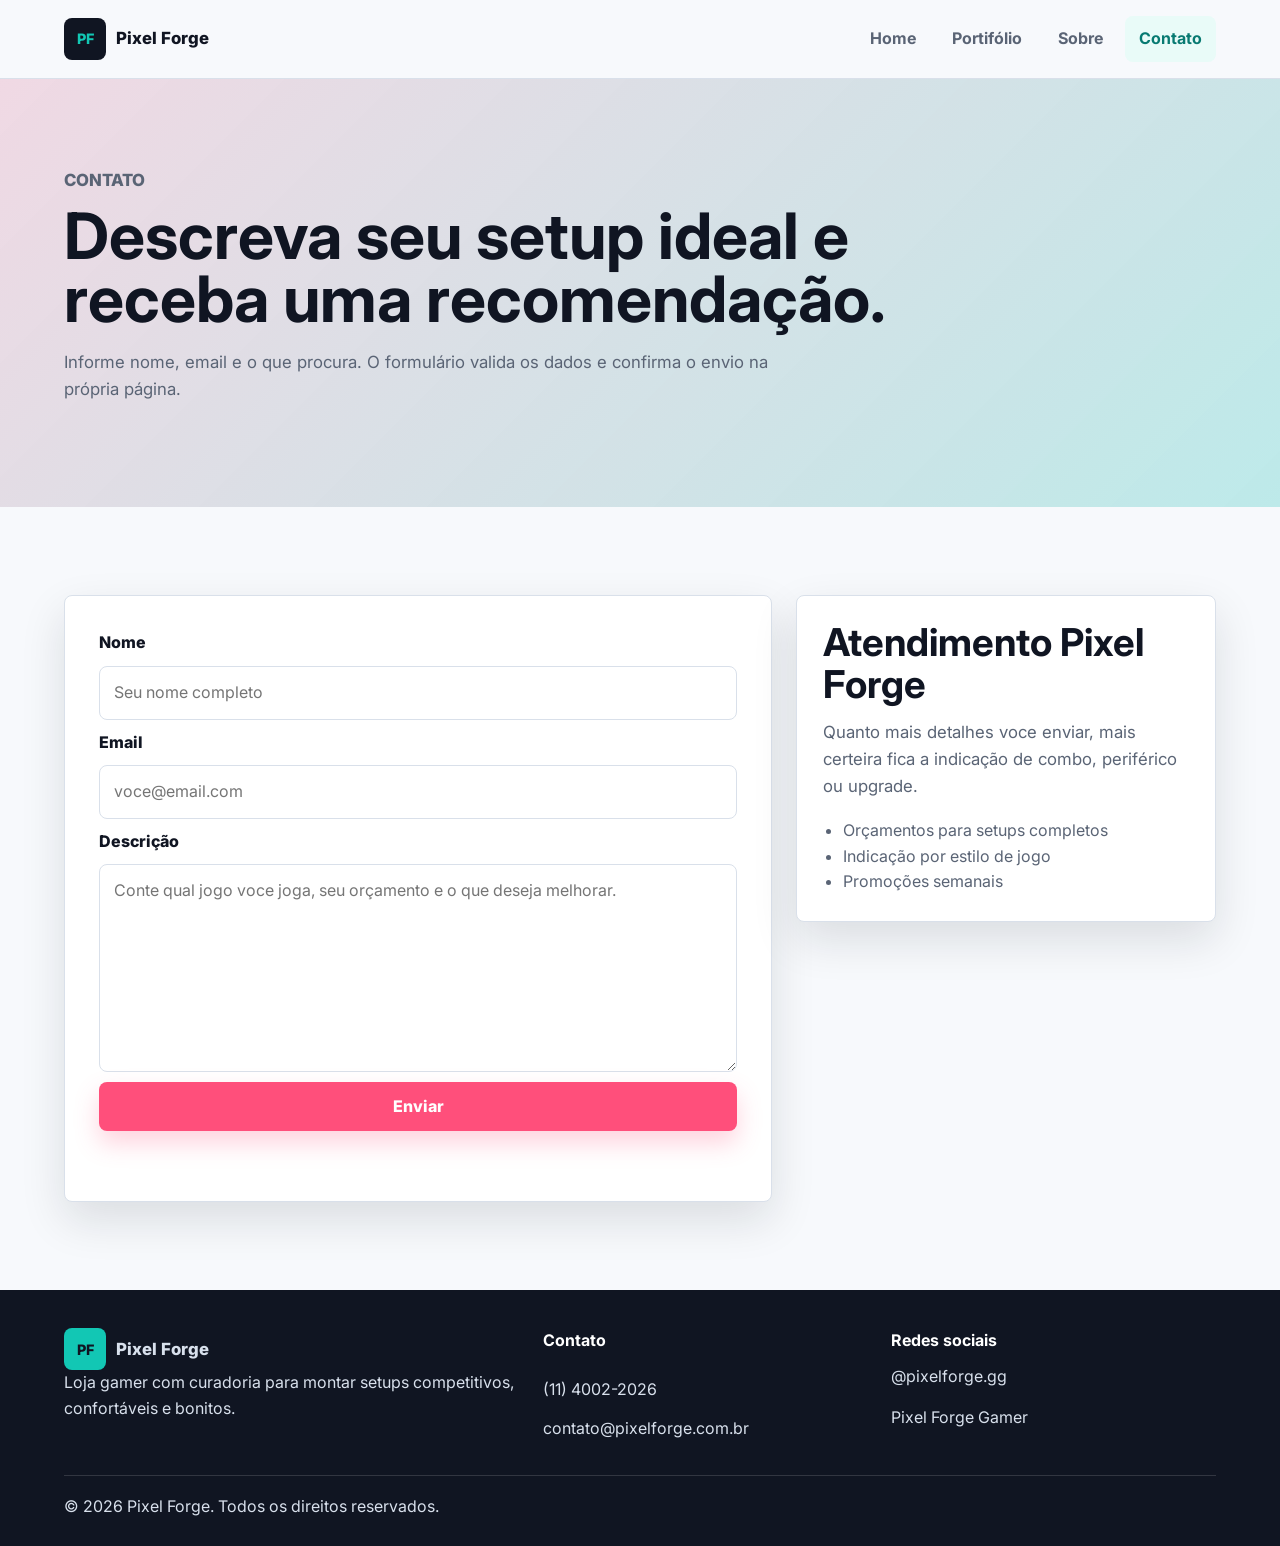
==== pages/contato.html @ c76ea75f "feat: adiciona pagina de contato" ====
<!DOCTYPE html>
<html lang="pt-BR">
<head>
  <meta charset="UTF-8">
  <meta name="viewport" content="width=device-width, initial-scale=1.0">
  <title>Contato | Pixel Forge</title>
  <meta name="description" content="Entre em contato com a Pixel Forge e descreva o setup gamer que voce deseja montar.">
  <link rel="preconnect" href="https://fonts.googleapis.com">
  <link rel="preconnect" href="https://fonts.gstatic.com" crossorigin>
  <link href="https://fonts.googleapis.com/css2?family=Inter:wght@400;600;700;800&display=swap" rel="stylesheet">
  <link rel="stylesheet" href="../src/css/estilo.css">
  <script src="../src/js/script.js" defer></script>
</head>
<body data-page="contato">
  <header class="site-header">
    <a class="brand" href="../index.html" aria-label="Pixel Forge Home">
      <span class="brand__mark">PF</span>
      <span class="brand__text">Pixel Forge</span>
    </a>
    <button class="menu-toggle" type="button" aria-label="Abrir menu" aria-expanded="false">
      <span></span>
      <span></span>
      <span></span>
    </button>
    <nav class="main-nav" aria-label="Menu principal">
      <a href="../index.html" data-nav="home">Home</a>
      <a href="portifolio.html" data-nav="portifolio">Portifólio</a>
      <a href="sobre.html" data-nav="sobre">Sobre</a>
      <a href="contato.html" data-nav="contato">Contato</a>
    </nav>
  </header>

  <main>
    <section class="page-hero" aria-labelledby="contact-title">
      <p class="eyebrow">Contato</p>
      <h1 id="contact-title">Descreva seu setup ideal e receba uma recomendação.</h1>
      <p>Informe nome, email e o que procura. O formulário valida os dados e confirma o envio na própria página.</p>
    </section>

    <section class="contact-layout" aria-label="Formulario de contato">
      <form class="contact-form" data-contact-form novalidate>
        <label for="name">Nome</label>
        <input id="name" name="name" type="text" placeholder="Seu nome completo" required minlength="3">

        <label for="email">Email</label>
        <input id="email" name="email" type="email" placeholder="voce@email.com" required>

        <label for="description">Descrição</label>
        <textarea id="description" name="description" rows="7" placeholder="Conte qual jogo voce joga, seu orçamento e o que deseja melhorar." required minlength="15"></textarea>

        <button class="button button--primary" type="submit">Enviar</button>
        <p class="form-message" data-form-message role="status"></p>
      </form>

      <aside class="contact-panel">
        <h2>Atendimento Pixel Forge</h2>
        <p>Quanto mais detalhes voce enviar, mais certeira fica a indicação de combo, periférico ou upgrade.</p>
        <ul>
          <li>Orçamentos para setups completos</li>
          <li>Indicação por estilo de jogo</li>
          <li>Promoções semanais</li>
        </ul>
      </aside>
    </section>
  </main>

  <footer class="site-footer" data-footer></footer>
</body>
</html>
---- src/css/estilo.css ----
:root {
  --ink: #101522;
  --muted: #5a6475;
  --paper: #f7f9fc;
  --panel: #ffffff;
  --line: #d9e0ea;
  --accent: #12c7b4;
  --accent-dark: #087a72;
  --hot: #ff4f7b;
  --gold: #ffbe3d;
  --deep: #172033;
  --shadow: 0 18px 45px rgba(16, 21, 34, 0.12);
}

* {
  box-sizing: border-box;
}

body {
  margin: 0;
  background: var(--paper);
  color: var(--ink);
  font-family: Inter, Arial, sans-serif;
  line-height: 1.6;
}

img {
  display: block;
  max-width: 100%;
}

a {
  color: inherit;
  text-decoration: none;
}

.site-header {
  position: sticky;
  top: 0;
  z-index: 10;
  display: flex;
  align-items: center;
  justify-content: space-between;
  gap: 24px;
  padding: 16px clamp(20px, 5vw, 72px);
  background: rgba(247, 249, 252, 0.92);
  border-bottom: 1px solid var(--line);
  backdrop-filter: blur(16px);
}

.brand {
  display: inline-flex;
  align-items: center;
  gap: 10px;
  font-weight: 800;
}

.brand__mark {
  display: grid;
  width: 42px;
  height: 42px;
  place-items: center;
  border-radius: 8px;
  background: var(--ink);
  color: var(--accent);
  font-size: 0.9rem;
}

.brand__text {
  font-size: 1.05rem;
}

.main-nav {
  display: flex;
  align-items: center;
  gap: 8px;
}

.main-nav a {
  border-radius: 8px;
  color: var(--muted);
  font-weight: 700;
  padding: 10px 14px;
}

.main-nav a:hover,
.main-nav a[aria-current="page"] {
  background: #e9fbf8;
  color: var(--accent-dark);
}

.menu-toggle {
  display: none;
  width: 44px;
  height: 44px;
  border: 1px solid var(--line);
  border-radius: 8px;
  background: var(--panel);
}

.menu-toggle span {
  display: block;
  width: 20px;
  height: 2px;
  margin: 5px auto;
  background: var(--ink);
}

.hero {
  display: grid;
  min-height: calc(100vh - 74px);
  grid-template-columns: minmax(0, 1fr) minmax(320px, 0.78fr);
  align-items: center;
  gap: clamp(28px, 5vw, 80px);
  padding: clamp(44px, 8vw, 92px) clamp(20px, 5vw, 72px);
  background:
    linear-gradient(135deg, rgba(18, 199, 180, 0.22), rgba(255, 190, 61, 0.16)),
    #edf3f8;
}

.hero__content {
  max-width: 720px;
}

.eyebrow {
  margin: 0 0 12px;
  color: var(--accent-dark);
  font-size: 0.78rem;
  font-weight: 800;
  letter-spacing: 0;
  text-transform: uppercase;
}

h1,
h2,
h3,
p {
  margin-top: 0;
}

h1 {
  margin-bottom: 18px;
  font-size: clamp(2.35rem, 5vw, 4.8rem);
  line-height: 0.98;
  letter-spacing: 0;
}

h2 {
  margin-bottom: 14px;
  font-size: clamp(1.75rem, 3vw, 3rem);
  line-height: 1.08;
  letter-spacing: 0;
}

h3 {
  margin-bottom: 8px;
  font-size: 1.12rem;
  line-height: 1.25;
}

.hero__text,
.page-hero p,
.split-band p,
.story-section p,
.contact-panel p {
  color: var(--muted);
  font-size: 1.05rem;
}

.hero__actions {
  display: flex;
  flex-wrap: wrap;
  gap: 12px;
  margin-top: 28px;
}

.button {
  display: inline-flex;
  min-height: 46px;
  align-items: center;
  justify-content: center;
  border: 0;
  border-radius: 8px;
  cursor: pointer;
  font: inherit;
  font-weight: 800;
  padding: 12px 18px;
}

.button--primary {
  background: var(--hot);
  color: #fff;
  box-shadow: 0 12px 25px rgba(255, 79, 123, 0.25);
}

.button--ghost {
  background: var(--panel);
  color: var(--ink);
  border: 1px solid var(--line);
}

.hero__media {
  align-self: end;
}

.section,
.page-hero,
.story-section,
.contact-layout {
  padding: clamp(44px, 7vw, 88px) clamp(20px, 5vw, 72px);
}

.section--compact {
  padding-top: 42px;
  padding-bottom: 42px;
}

.section__intro {
  max-width: 760px;
  margin-bottom: 28px;
}

.stats-grid,
.product-grid,
.values-grid {
  display: grid;
  grid-template-columns: repeat(3, minmax(0, 1fr));
  gap: 18px;
}

.stat,
.product-card,
.story-card,
.values-grid article,
.contact-form,
.contact-panel {
  border: 1px solid var(--line);
  border-radius: 8px;
  background: var(--panel);
  box-shadow: var(--shadow);
}

.stat {
  padding: 22px;
}

.stat strong {
  display: block;
  color: var(--hot);
  font-size: 2.4rem;
  line-height: 1;
}

.stat span {
  color: var(--muted);
  font-weight: 700;
}

.product-card {
  overflow: hidden;
}

.product-card img {
  width: 100%;
  aspect-ratio: 16 / 10;
  object-fit: cover;
  background: #dbe7ef;
}

.product-card__body {
  padding: 20px;
}

.product-card__body span {
  display: inline-flex;
  margin-bottom: 12px;
  border-radius: 8px;
  background: #fff4dd;
  color: #815d00;
  font-size: 0.8rem;
  font-weight: 800;
  padding: 5px 9px;
}

.product-card__body p {
  color: var(--muted);
}

.product-card__body strong {
  color: var(--accent-dark);
  font-size: 1.22rem;
}

.split-band {
  display: grid;
  grid-template-columns: 0.85fr 1fr;
  gap: clamp(24px, 5vw, 72px);
  align-items: start;
  background: var(--deep);
  color: #fff;
}

.split-band .eyebrow,
.split-band p {
  color: #b8f7ee;
}

.page-hero {
  background:
    linear-gradient(135deg, rgba(255, 79, 123, 0.16), rgba(18, 199, 180, 0.22)),
    #edf3f8;
}

.page-hero h1 {
  max-width: 880px;
}

.page-hero p {
  max-width: 760px;
}

.page-hero--story {
  background:
    linear-gradient(135deg, rgba(18, 199, 180, 0.18), rgba(255, 190, 61, 0.2)),
    #f5f8fb;
}

.table-wrap {
  overflow-x: auto;
  border: 1px solid var(--line);
  border-radius: 8px;
  background: var(--panel);
  box-shadow: var(--shadow);
}

.price-table {
  width: 100%;
  min-width: 760px;
  border-collapse: collapse;
}

.price-table caption {
  padding: 18px;
  color: var(--muted);
  font-weight: 700;
  text-align: left;
}

.price-table th,
.price-table td {
  border-top: 1px solid var(--line);
  padding: 16px;
  text-align: left;
}

.price-table th {
  background: var(--deep);
  color: #fff;
}

.price-table strong {
  color: var(--hot);
}

.story-section {
  display: grid;
  grid-template-columns: minmax(0, 1fr) minmax(280px, 420px);
  gap: clamp(24px, 5vw, 72px);
  align-items: start;
}

.story-section article {
  max-width: 760px;
}

.story-card {
  overflow: hidden;
}

.story-card h3,
.story-card p {
  padding-inline: 20px;
}

.story-card h3 {
  margin-top: 20px;
}

.story-card p {
  padding-bottom: 20px;
}

.values {
  background: #eef6f7;
}

.values-grid article {
  padding: 22px;
}

.contact-layout {
  display: grid;
  grid-template-columns: minmax(0, 1fr) minmax(280px, 420px);
  gap: 24px;
  align-items: start;
}

.contact-form {
  display: grid;
  gap: 10px;
  padding: clamp(20px, 4vw, 34px);
}

.contact-form label {
  font-weight: 800;
}

.contact-form input,
.contact-form textarea {
  width: 100%;
  border: 1px solid var(--line);
  border-radius: 8px;
  color: var(--ink);
  font: inherit;
  padding: 13px 14px;
}

.contact-form input:focus,
.contact-form textarea:focus {
  border-color: var(--accent);
  outline: 3px solid rgba(18, 199, 180, 0.2);
}

.form-message {
  min-height: 26px;
  margin: 0;
  font-weight: 800;
}

.form-message--error {
  color: #b3261e;
}

.form-message--success {
  color: var(--accent-dark);
}

.contact-panel {
  padding: 26px;
}

.contact-panel ul {
  margin: 18px 0 0;
  padding-left: 20px;
  color: var(--muted);
}

.site-footer {
  padding: 38px clamp(20px, 5vw, 72px) 26px;
  background: var(--ink);
  color: #fff;
}

.footer-grid {
  display: grid;
  grid-template-columns: 1.4fr 1fr 1fr;
  gap: 24px;
}

.brand--footer .brand__mark {
  background: var(--accent);
  color: var(--ink);
}

.site-footer p,
.site-footer a {
  color: #d8e0ec;
}

.site-footer address {
  display: grid;
  gap: 8px;
  font-style: normal;
}

.site-footer strong {
  display: block;
  margin-bottom: 10px;
}

.copyright {
  margin: 28px 0 0;
  border-top: 1px solid rgba(255, 255, 255, 0.14);
  padding-top: 18px;
}

@media (max-width: 900px) {
  .menu-toggle {
    display: block;
  }

  .main-nav {
    position: absolute;
    top: 74px;
    right: 20px;
    display: none;
    width: min(260px, calc(100vw - 40px));
    flex-direction: column;
    align-items: stretch;
    border: 1px solid var(--line);
    border-radius: 8px;
    background: var(--panel);
    box-shadow: var(--shadow);
    padding: 10px;
  }

  .main-nav.is-open {
    display: flex;
  }

  .hero,
  .split-band,
  .story-section,
  .contact-layout,
  .footer-grid {
    grid-template-columns: 1fr;
  }

  .hero {
    min-height: auto;
  }

  .hero__media {
    max-width: 520px;
  }

  .stats-grid,
  .product-grid,
  .values-grid {
    grid-template-columns: repeat(2, minmax(0, 1fr));
  }
}

@media (max-width: 620px) {
  .site-header {
    padding: 14px 16px;
  }

  .brand__text {
    font-size: 0.95rem;
  }

  h1 {
    font-size: 2.25rem;
  }

  .stats-grid,
  .product-grid,
  .values-grid {
    grid-template-columns: 1fr;
  }

  .button {
    width: 100%;
  }
}
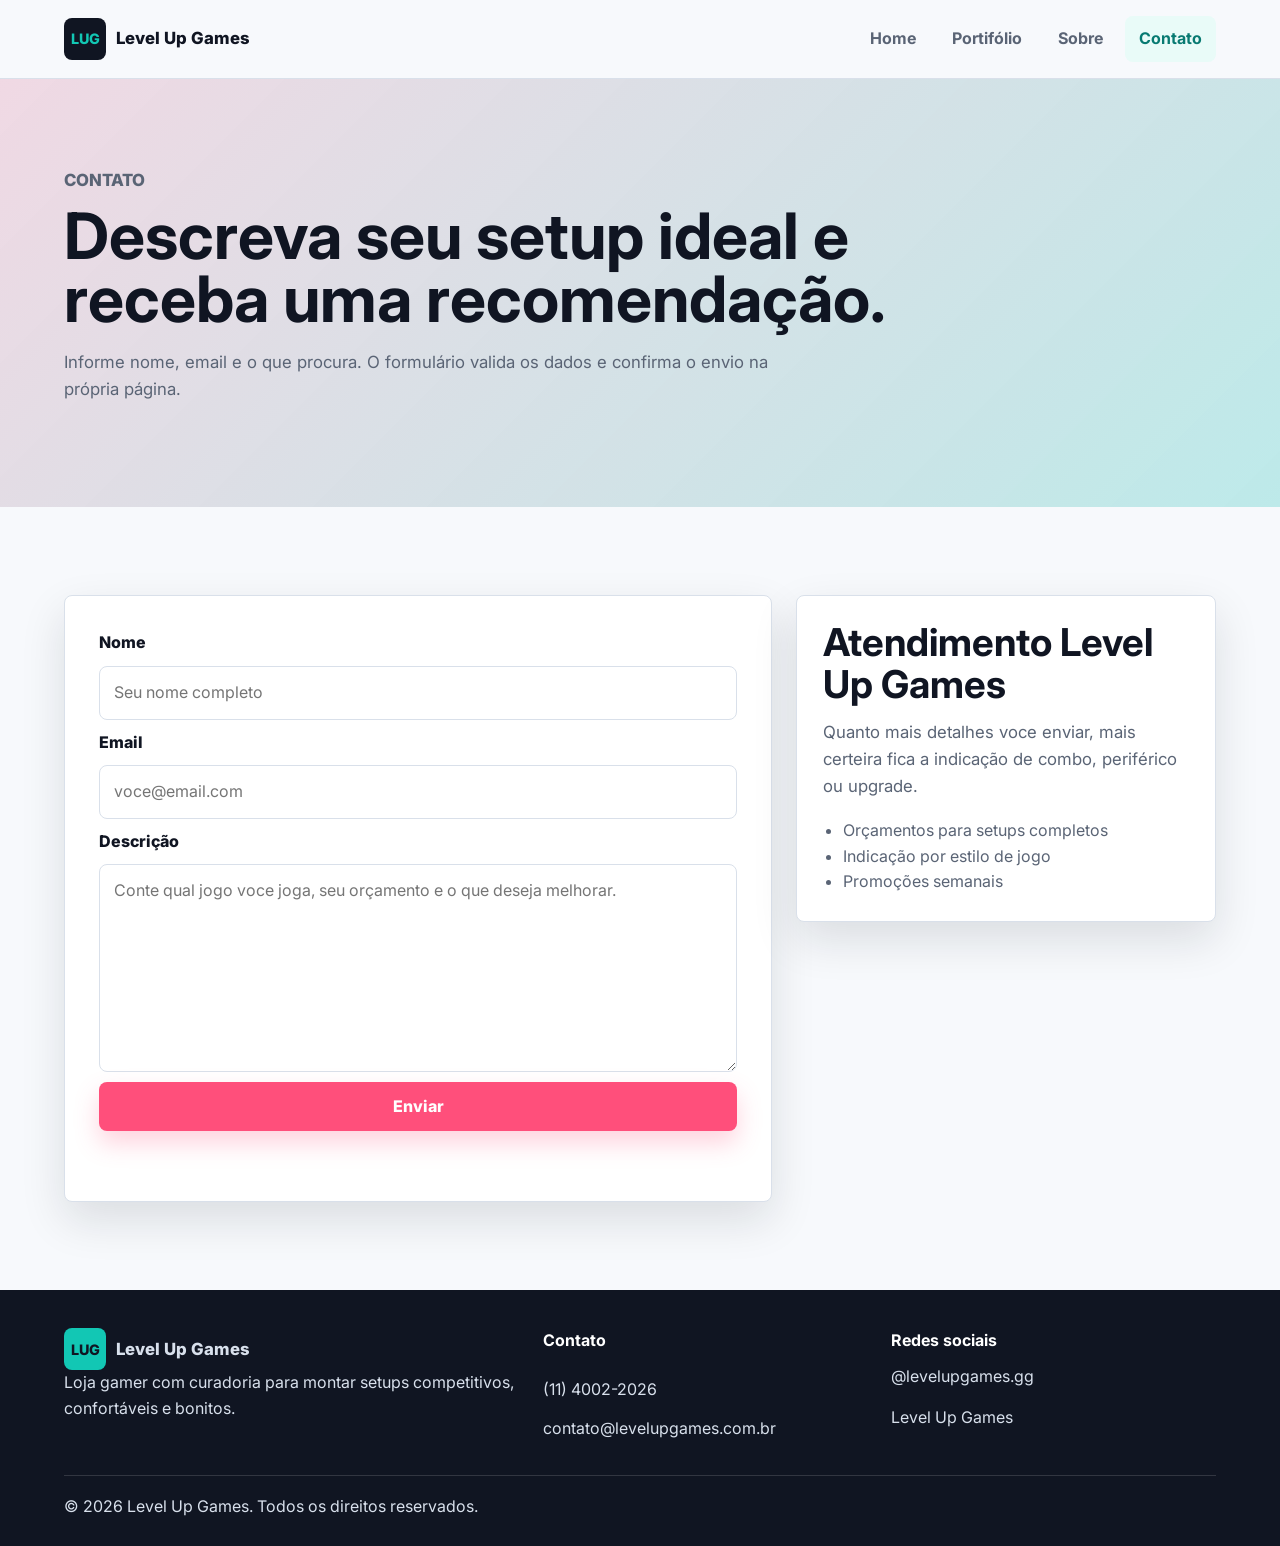
==== commit cfb0e08a: "refactor: renomeia loja para level up games" ====
--- a/pages/contato.html
+++ b/pages/contato.html
@@ -3,8 +3,8 @@
 <head>
   <meta charset="UTF-8">
   <meta name="viewport" content="width=device-width, initial-scale=1.0">
-  <title>Contato | Pixel Forge</title>
-  <meta name="description" content="Entre em contato com a Pixel Forge e descreva o setup gamer que voce deseja montar.">
+  <title>Contato | Level Up Games</title>
+  <meta name="description" content="Entre em contato com a Level Up Games e descreva o setup gamer que voce deseja montar.">
   <link rel="preconnect" href="https://fonts.googleapis.com">
   <link rel="preconnect" href="https://fonts.gstatic.com" crossorigin>
   <link href="https://fonts.googleapis.com/css2?family=Inter:wght@400;600;700;800&display=swap" rel="stylesheet">
@@ -13,9 +13,9 @@
 </head>
 <body data-page="contato">
   <header class="site-header">
-    <a class="brand" href="../index.html" aria-label="Pixel Forge Home">
-      <span class="brand__mark">PF</span>
-      <span class="brand__text">Pixel Forge</span>
+    <a class="brand" href="../index.html" aria-label="Level Up Games Home">
+      <span class="brand__mark">LUG</span>
+      <span class="brand__text">Level Up Games</span>
     </a>
     <button class="menu-toggle" type="button" aria-label="Abrir menu" aria-expanded="false">
       <span></span>
@@ -53,7 +53,7 @@
       </form>
 
       <aside class="contact-panel">
-        <h2>Atendimento Pixel Forge</h2>
+        <h2>Atendimento Level Up Games</h2>
         <p>Quanto mais detalhes voce enviar, mais certeira fica a indicação de combo, periférico ou upgrade.</p>
         <ul>
           <li>Orçamentos para setups completos</li>
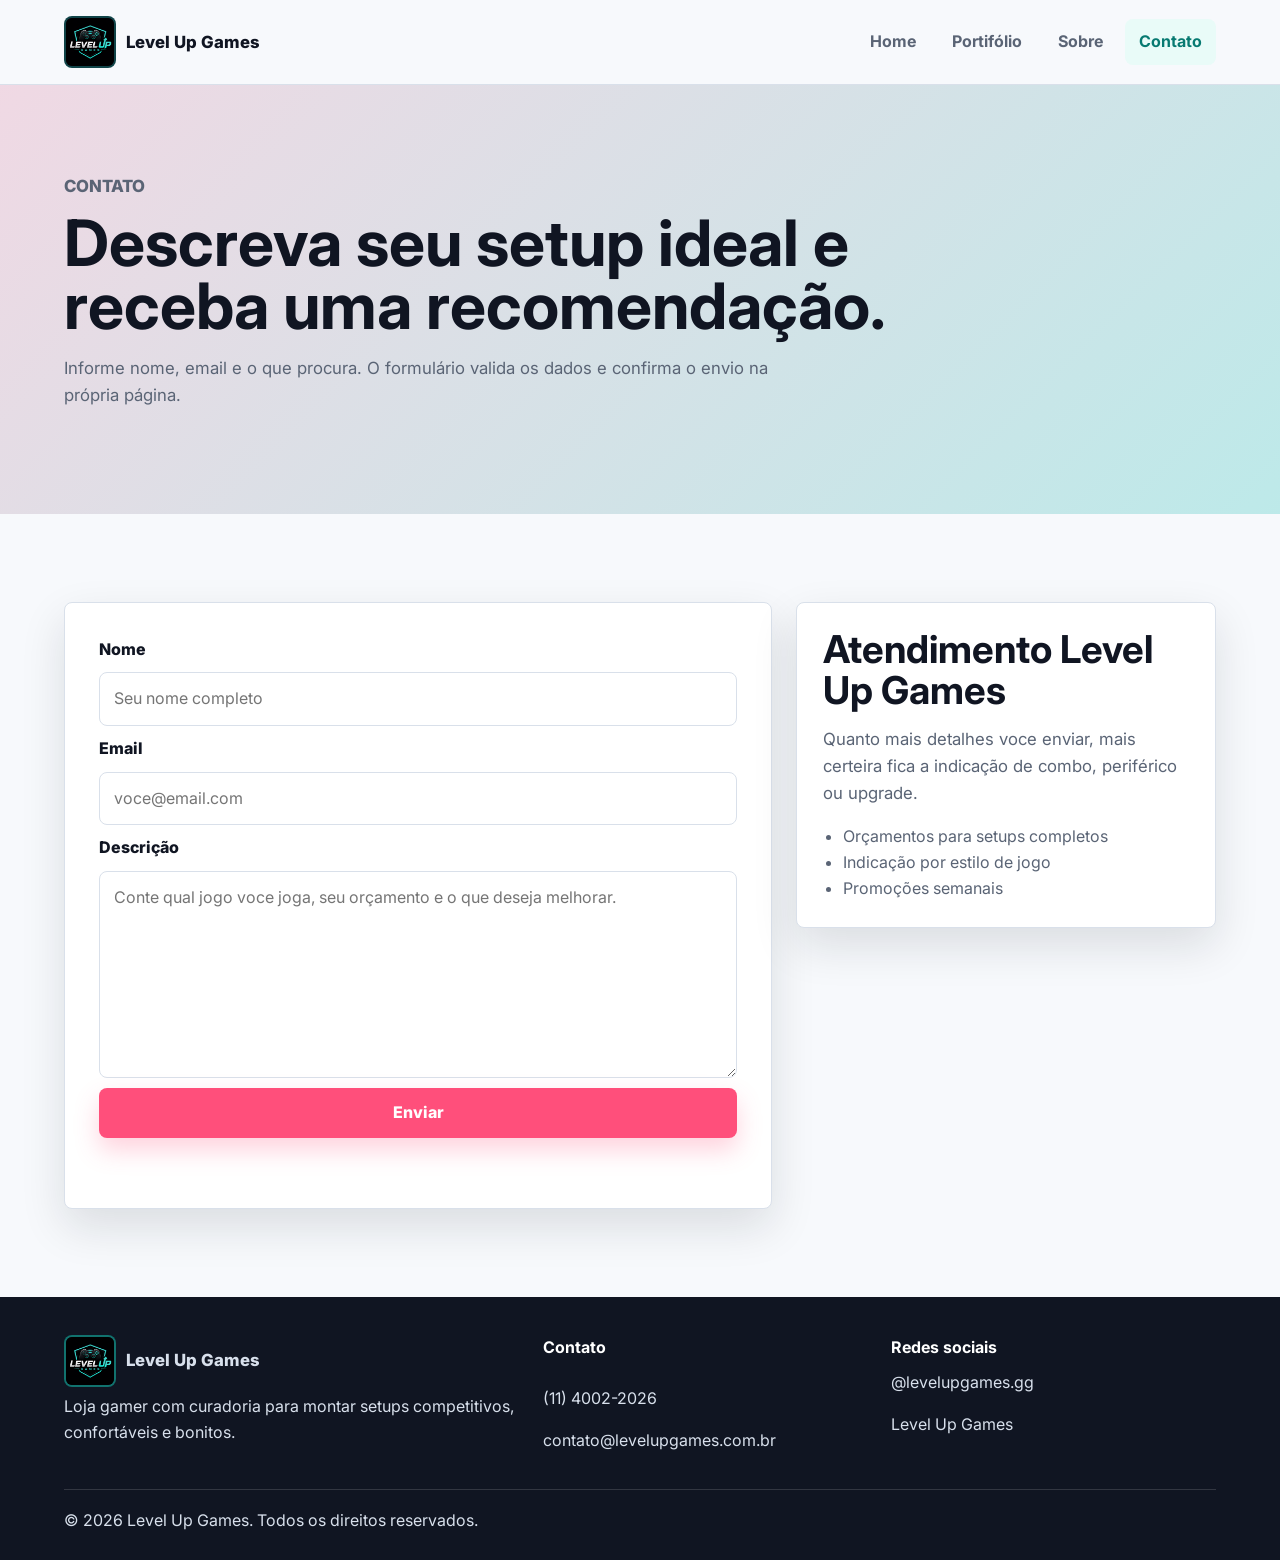
==== commit 36c7f120: "feat: atualiza logo da level up games" ====
--- a/pages/contato.html
+++ b/pages/contato.html
@@ -14,7 +14,7 @@
 <body data-page="contato">
   <header class="site-header">
     <a class="brand" href="../index.html" aria-label="Level Up Games Home">
-      <span class="brand__mark">LUG</span>
+      <img class="brand__logo" src="../src/assets/img/logo-level-up-games.png" alt="">
       <span class="brand__text">Level Up Games</span>
     </a>
     <button class="menu-toggle" type="button" aria-label="Abrir menu" aria-expanded="false">
--- a/src/css/estilo.css
+++ b/src/css/estilo.css
@@ -66,6 +66,16 @@
   font-size: 0.9rem;
 }
 
+.brand__logo {
+  width: 52px;
+  height: 52px;
+  border: 2px solid rgba(18, 199, 180, 0.26);
+  border-radius: 8px;
+  background: var(--ink);
+  object-fit: cover;
+  object-position: center;
+}
+
 .brand__text {
   font-size: 1.05rem;
 }
@@ -470,6 +480,10 @@
 .brand--footer .brand__mark {
   background: var(--accent);
   color: var(--ink);
+}
+
+.brand--footer .brand__logo {
+  border-color: rgba(18, 199, 180, 0.52);
 }
 
 .site-footer p,
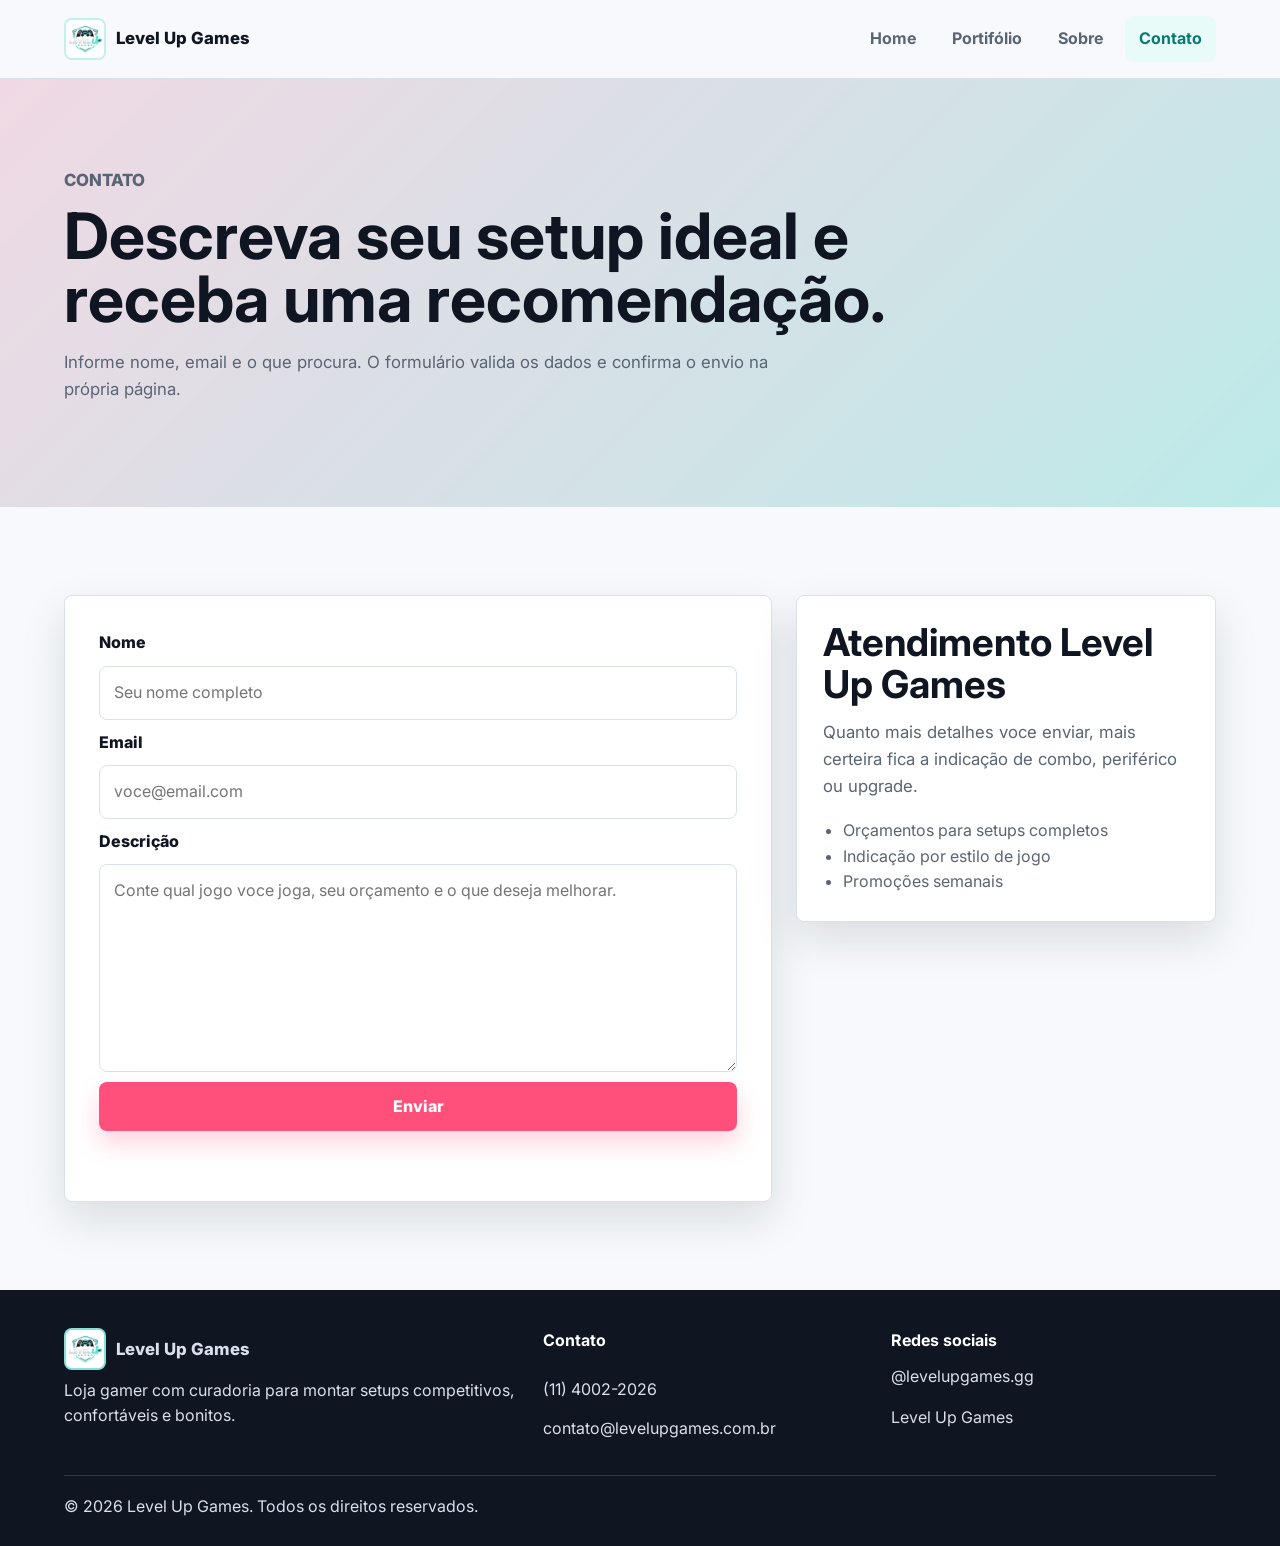
==== commit 83811a4f: "fix: evita cache da logo atualizada" ====
--- a/pages/contato.html
+++ b/pages/contato.html
@@ -14,7 +14,7 @@
 <body data-page="contato">
   <header class="site-header">
     <a class="brand" href="../index.html" aria-label="Level Up Games Home">
-      <img class="brand__logo" src="../src/assets/img/logo-level-up-games.png" alt="">
+      <img class="brand__logo" src="../src/assets/img/logo-level-up-games-white.png" alt="">
       <span class="brand__text">Level Up Games</span>
     </a>
     <button class="menu-toggle" type="button" aria-label="Abrir menu" aria-expanded="false">
--- a/src/css/estilo.css
+++ b/src/css/estilo.css
@@ -67,11 +67,11 @@
 }
 
 .brand__logo {
-  width: 52px;
-  height: 52px;
+  width: 42px;
+  height: 42px;
   border: 2px solid rgba(18, 199, 180, 0.26);
   border-radius: 8px;
-  background: var(--ink);
+  background: #fff;
   object-fit: cover;
   object-position: center;
 }
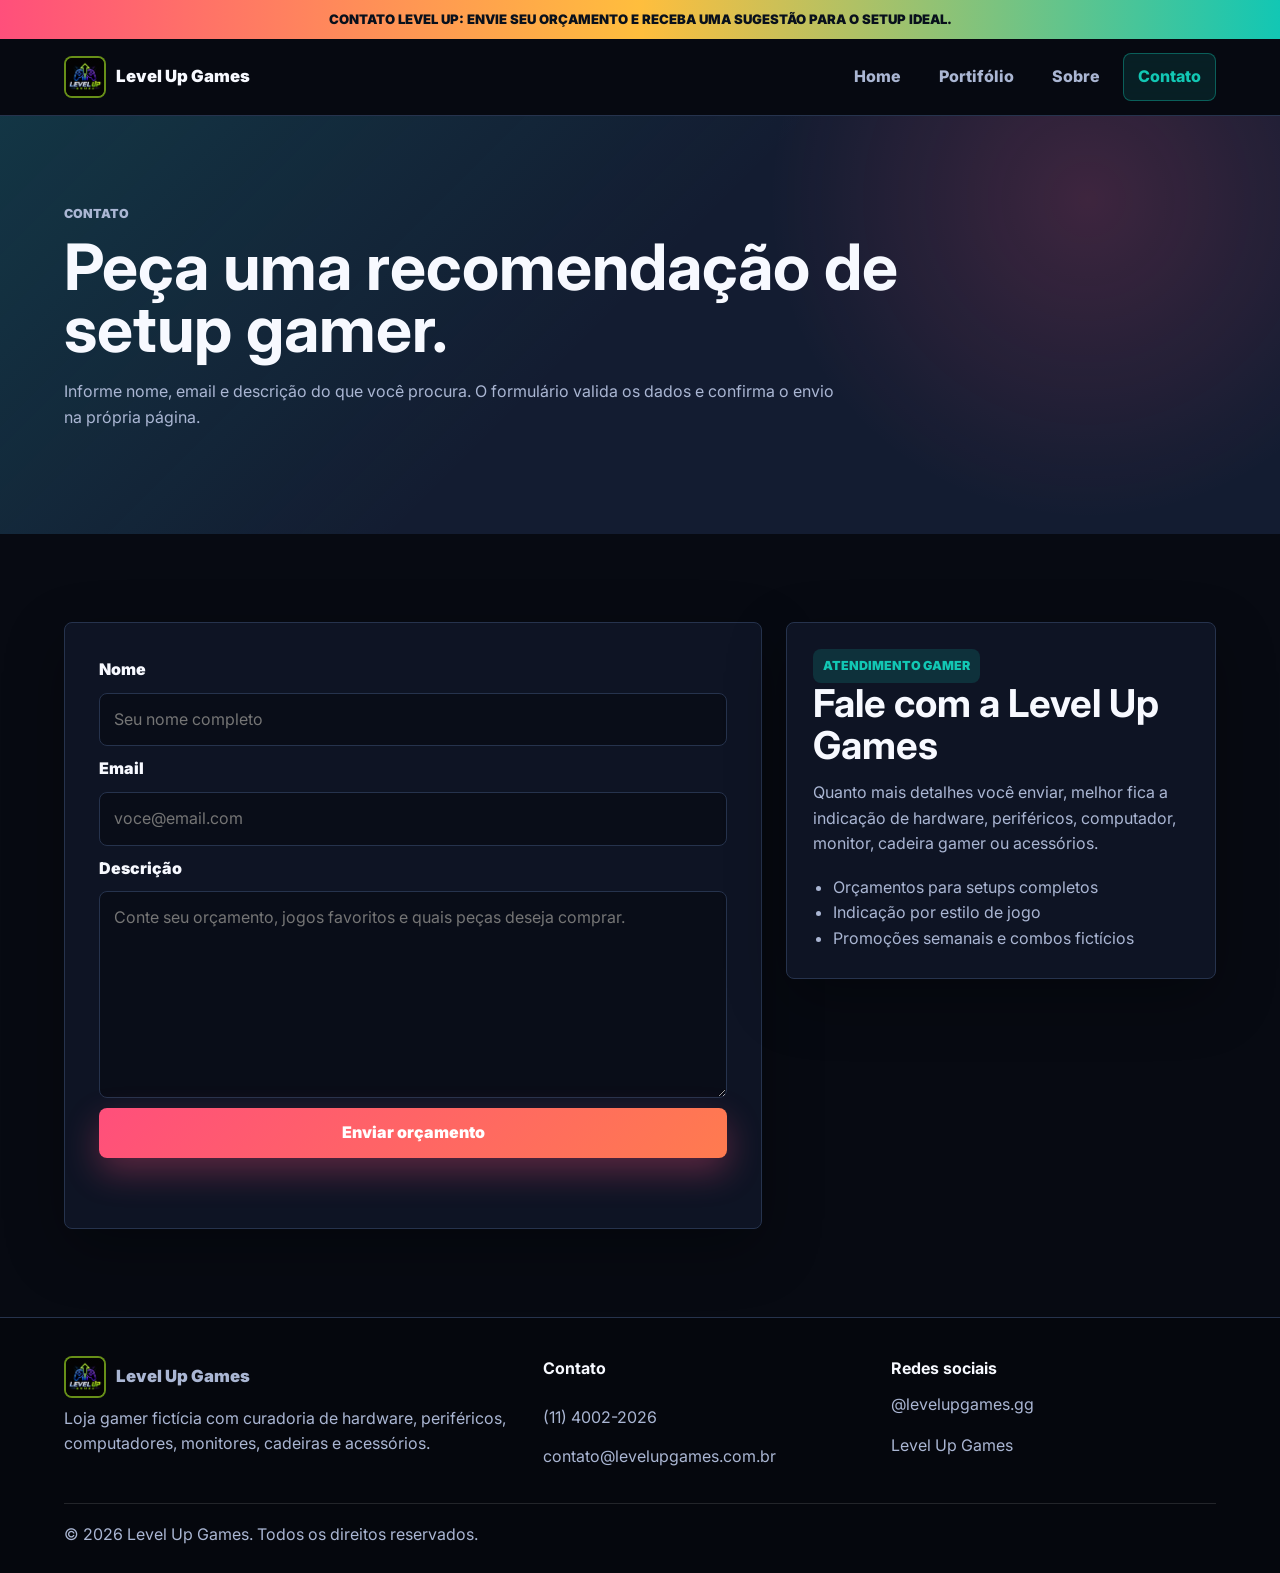
==== commit db308494: "feat: substitui imagens por identidade level up games" ====
--- a/pages/contato.html
+++ b/pages/contato.html
@@ -4,17 +4,19 @@
   <meta charset="UTF-8">
   <meta name="viewport" content="width=device-width, initial-scale=1.0">
   <title>Contato | Level Up Games</title>
-  <meta name="description" content="Entre em contato com a Level Up Games e descreva o setup gamer que voce deseja montar.">
+  <meta name="description" content="Formulario de contato da Level Up Games para pedidos de orçamento e setups gamer.">
   <link rel="preconnect" href="https://fonts.googleapis.com">
   <link rel="preconnect" href="https://fonts.gstatic.com" crossorigin>
-  <link href="https://fonts.googleapis.com/css2?family=Inter:wght@400;600;700;800&display=swap" rel="stylesheet">
+  <link href="https://fonts.googleapis.com/css2?family=Inter:wght@400;600;700;800;900&display=swap" rel="stylesheet">
   <link rel="stylesheet" href="../src/css/estilo.css">
   <script src="../src/js/script.js" defer></script>
 </head>
 <body data-page="contato">
+  <div class="top-strip">Contato Level Up: envie seu orçamento e receba uma sugestão para o setup ideal.</div>
+
   <header class="site-header">
     <a class="brand" href="../index.html" aria-label="Level Up Games Home">
-      <img class="brand__logo" src="../src/assets/img/logo-level-up-games-white.png" alt="">
+      <img class="brand__logo" src="../src/assets/img/logo-level-up-games-neon.png" alt="">
       <span class="brand__text">Level Up Games</span>
     </a>
     <button class="menu-toggle" type="button" aria-label="Abrir menu" aria-expanded="false">
@@ -33,8 +35,8 @@
   <main>
     <section class="page-hero" aria-labelledby="contact-title">
       <p class="eyebrow">Contato</p>
-      <h1 id="contact-title">Descreva seu setup ideal e receba uma recomendação.</h1>
-      <p>Informe nome, email e o que procura. O formulário valida os dados e confirma o envio na própria página.</p>
+      <h1 id="contact-title">Peça uma recomendação de setup gamer.</h1>
+      <p>Informe nome, email e descrição do que você procura. O formulário valida os dados e confirma o envio na própria página.</p>
     </section>
 
     <section class="contact-layout" aria-label="Formulario de contato">
@@ -46,19 +48,20 @@
         <input id="email" name="email" type="email" placeholder="voce@email.com" required>
 
         <label for="description">Descrição</label>
-        <textarea id="description" name="description" rows="7" placeholder="Conte qual jogo voce joga, seu orçamento e o que deseja melhorar." required minlength="15"></textarea>
+        <textarea id="description" name="description" rows="7" placeholder="Conte seu orçamento, jogos favoritos e quais peças deseja comprar." required minlength="15"></textarea>
 
-        <button class="button button--primary" type="submit">Enviar</button>
+        <button class="button button--primary" type="submit">Enviar orçamento</button>
         <p class="form-message" data-form-message role="status"></p>
       </form>
 
       <aside class="contact-panel">
-        <h2>Atendimento Level Up Games</h2>
-        <p>Quanto mais detalhes voce enviar, mais certeira fica a indicação de combo, periférico ou upgrade.</p>
+        <span class="deal-badge">Atendimento gamer</span>
+        <h2>Fale com a Level Up Games</h2>
+        <p>Quanto mais detalhes você enviar, melhor fica a indicação de hardware, periféricos, computador, monitor, cadeira gamer ou acessórios.</p>
         <ul>
           <li>Orçamentos para setups completos</li>
           <li>Indicação por estilo de jogo</li>
-          <li>Promoções semanais</li>
+          <li>Promoções semanais e combos fictícios</li>
         </ul>
       </aside>
     </section>
--- a/src/css/estilo.css
+++ b/src/css/estilo.css
@@ -1,15 +1,17 @@
 :root {
-  --ink: #101522;
-  --muted: #5a6475;
-  --paper: #f7f9fc;
-  --panel: #ffffff;
-  --line: #d9e0ea;
+  --bg: #070a12;
+  --surface: #0e1424;
+  --surface-2: #131c31;
+  --panel: #172136;
+  --line: #26334d;
+  --text: #f7f9ff;
+  --muted: #aab6d3;
   --accent: #12c7b4;
-  --accent-dark: #087a72;
+  --accent-dark: #079987;
   --hot: #ff4f7b;
   --gold: #ffbe3d;
-  --deep: #172033;
-  --shadow: 0 18px 45px rgba(16, 21, 34, 0.12);
+  --green: #4df27c;
+  --shadow: 0 20px 60px rgba(0, 0, 0, 0.32);
 }
 
 * {
@@ -18,8 +20,8 @@
 
 body {
   margin: 0;
-  background: var(--paper);
-  color: var(--ink);
+  background: var(--bg);
+  color: var(--text);
   font-family: Inter, Arial, sans-serif;
   line-height: 1.6;
 }
@@ -32,6 +34,16 @@
 a {
   color: inherit;
   text-decoration: none;
+}
+
+.top-strip {
+  background: linear-gradient(90deg, var(--hot), var(--gold), var(--accent));
+  color: #08101c;
+  font-size: 0.82rem;
+  font-weight: 900;
+  padding: 9px 20px;
+  text-align: center;
+  text-transform: uppercase;
 }
 
 .site-header {
@@ -42,36 +54,25 @@
   align-items: center;
   justify-content: space-between;
   gap: 24px;
-  padding: 16px clamp(20px, 5vw, 72px);
-  background: rgba(247, 249, 252, 0.92);
   border-bottom: 1px solid var(--line);
-  backdrop-filter: blur(16px);
+  background: rgba(7, 10, 18, 0.94);
+  padding: 14px clamp(18px, 5vw, 72px);
+  backdrop-filter: blur(18px);
 }
 
 .brand {
   display: inline-flex;
   align-items: center;
   gap: 10px;
-  font-weight: 800;
-}
-
-.brand__mark {
-  display: grid;
-  width: 42px;
-  height: 42px;
-  place-items: center;
-  border-radius: 8px;
-  background: var(--ink);
-  color: var(--accent);
-  font-size: 0.9rem;
+  font-weight: 900;
 }
 
 .brand__logo {
   width: 42px;
   height: 42px;
-  border: 2px solid rgba(18, 199, 180, 0.26);
-  border-radius: 8px;
-  background: #fff;
+  border: 2px solid rgba(185, 255, 35, 0.55);
+  border-radius: 8px;
+  background: #04060b;
   object-fit: cover;
   object-position: center;
 }
@@ -87,16 +88,18 @@
 }
 
 .main-nav a {
+  border: 1px solid transparent;
   border-radius: 8px;
   color: var(--muted);
-  font-weight: 700;
+  font-weight: 800;
   padding: 10px 14px;
 }
 
 .main-nav a:hover,
 .main-nav a[aria-current="page"] {
-  background: #e9fbf8;
-  color: var(--accent-dark);
+  border-color: rgba(18, 199, 180, 0.38);
+  background: rgba(18, 199, 180, 0.12);
+  color: var(--accent);
 }
 
 .menu-toggle {
@@ -105,7 +108,7 @@
   height: 44px;
   border: 1px solid var(--line);
   border-radius: 8px;
-  background: var(--panel);
+  background: var(--surface-2);
 }
 
 .menu-toggle span {
@@ -113,30 +116,31 @@
   width: 20px;
   height: 2px;
   margin: 5px auto;
-  background: var(--ink);
+  background: var(--text);
 }
 
 .hero {
   display: grid;
-  min-height: calc(100vh - 74px);
-  grid-template-columns: minmax(0, 1fr) minmax(320px, 0.78fr);
+  min-height: calc(100vh - 92px);
+  grid-template-columns: minmax(0, 0.95fr) minmax(320px, 0.85fr);
   align-items: center;
   gap: clamp(28px, 5vw, 80px);
   padding: clamp(44px, 8vw, 92px) clamp(20px, 5vw, 72px);
   background:
-    linear-gradient(135deg, rgba(18, 199, 180, 0.22), rgba(255, 190, 61, 0.16)),
-    #edf3f8;
+    linear-gradient(135deg, rgba(18, 199, 180, 0.16), transparent 42%),
+    radial-gradient(circle at 84% 30%, rgba(255, 79, 123, 0.18), transparent 32%),
+    var(--bg);
 }
 
 .hero__content {
-  max-width: 720px;
+  max-width: 760px;
 }
 
 .eyebrow {
   margin: 0 0 12px;
-  color: var(--accent-dark);
+  color: var(--accent);
   font-size: 0.78rem;
-  font-weight: 800;
+  font-weight: 900;
   letter-spacing: 0;
   text-transform: uppercase;
 }
@@ -150,16 +154,14 @@
 
 h1 {
   margin-bottom: 18px;
-  font-size: clamp(2.35rem, 5vw, 4.8rem);
+  font-size: clamp(2.35rem, 5vw, 4.9rem);
   line-height: 0.98;
-  letter-spacing: 0;
 }
 
 h2 {
   margin-bottom: 14px;
   font-size: clamp(1.75rem, 3vw, 3rem);
   line-height: 1.08;
-  letter-spacing: 0;
 }
 
 h3 {
@@ -170,11 +172,12 @@
 
 .hero__text,
 .page-hero p,
-.split-band p,
 .story-section p,
-.contact-panel p {
+.contact-panel p,
+.product-card p,
+.category-card p,
+.values-grid p {
   color: var(--muted);
-  font-size: 1.05rem;
 }
 
 .hero__actions {
@@ -193,24 +196,75 @@
   border-radius: 8px;
   cursor: pointer;
   font: inherit;
+  font-weight: 900;
+  padding: 12px 18px;
+}
+
+.button--primary {
+  background: linear-gradient(135deg, var(--hot), #ff7b4f);
+  color: #fff;
+  box-shadow: 0 14px 34px rgba(255, 79, 123, 0.32);
+}
+
+.button--ghost {
+  border: 1px solid var(--line);
+  background: rgba(255, 255, 255, 0.05);
+  color: var(--text);
+}
+
+.hero__deal {
+  position: relative;
+  overflow: hidden;
+  border: 1px solid var(--line);
+  border-radius: 8px;
+  background: linear-gradient(145deg, var(--surface-2), #05070d);
+  box-shadow: var(--shadow);
+}
+
+.hero__deal img {
+  width: 100%;
+  aspect-ratio: 16 / 9;
+  object-fit: cover;
+}
+
+.deal-badge {
+  display: inline-flex;
+  width: fit-content;
+  border-radius: 8px;
+  background: rgba(18, 199, 180, 0.16);
+  color: var(--accent);
+  font-size: 0.78rem;
+  font-weight: 900;
+  padding: 7px 10px;
+  text-transform: uppercase;
+}
+
+.hero__deal .deal-badge {
+  position: absolute;
+  left: 18px;
+  top: 18px;
+}
+
+.deal-card {
+  display: grid;
+  gap: 3px;
+  border-top: 1px solid var(--line);
+  padding: 18px;
+}
+
+.deal-card small {
+  color: var(--muted);
   font-weight: 800;
-  padding: 12px 18px;
-}
-
-.button--primary {
-  background: var(--hot);
-  color: #fff;
-  box-shadow: 0 12px 25px rgba(255, 79, 123, 0.25);
-}
-
-.button--ghost {
-  background: var(--panel);
-  color: var(--ink);
-  border: 1px solid var(--line);
-}
-
-.hero__media {
-  align-self: end;
+  text-transform: uppercase;
+}
+
+.deal-card strong {
+  font-size: 1.2rem;
+}
+
+.deal-card span {
+  color: var(--green);
+  font-weight: 900;
 }
 
 .section,
@@ -220,17 +274,30 @@
   padding: clamp(44px, 7vw, 88px) clamp(20px, 5vw, 72px);
 }
 
-.section--compact {
-  padding-top: 42px;
-  padding-bottom: 42px;
+.section--tight {
+  padding-top: 52px;
+  padding-bottom: 52px;
 }
 
 .section__intro {
-  max-width: 760px;
+  max-width: 780px;
   margin-bottom: 28px;
 }
 
-.stats-grid,
+.section__intro--row {
+  display: flex;
+  max-width: none;
+  align-items: end;
+  justify-content: space-between;
+  gap: 20px;
+}
+
+.text-link {
+  color: var(--accent);
+  font-weight: 900;
+}
+
+.category-grid,
 .product-grid,
 .values-grid {
   display: grid;
@@ -238,7 +305,7 @@
   gap: 18px;
 }
 
-.stat,
+.category-card,
 .product-card,
 .story-card,
 .values-grid article,
@@ -246,24 +313,79 @@
 .contact-panel {
   border: 1px solid var(--line);
   border-radius: 8px;
-  background: var(--panel);
+  background: var(--surface);
   box-shadow: var(--shadow);
 }
 
-.stat {
+.category-card {
   padding: 22px;
 }
 
-.stat strong {
+.category-card span {
+  display: grid;
+  width: 44px;
+  height: 44px;
+  place-items: center;
+  border-radius: 8px;
+  background: rgba(18, 199, 180, 0.12);
+  color: var(--accent);
+  font-weight: 900;
+  margin-bottom: 16px;
+}
+
+.promo-band {
+  display: grid;
+  grid-template-columns: minmax(0, 0.9fr) minmax(280px, 1fr) auto;
+  align-items: center;
+  gap: 22px;
+  margin: 0 clamp(20px, 5vw, 72px);
+  border: 1px solid rgba(255, 190, 61, 0.4);
+  border-radius: 8px;
+  background:
+    linear-gradient(100deg, rgba(255, 79, 123, 0.22), rgba(255, 190, 61, 0.12)),
+    var(--surface-2);
+  padding: clamp(24px, 4vw, 38px);
+}
+
+.promo-band h2 {
+  margin-bottom: 0;
+}
+
+.promo-band__image {
+  width: 100%;
+  border: 1px solid var(--line);
+  border-radius: 8px;
+  aspect-ratio: 16 / 6;
+  object-fit: cover;
+  box-shadow: var(--shadow);
+}
+
+.feature-strip {
+  display: grid;
+  grid-template-columns: repeat(4, minmax(0, 1fr));
+  gap: 1px;
+  margin: 0 clamp(20px, 5vw, 72px) clamp(44px, 7vw, 88px);
+  overflow: hidden;
+  border: 1px solid var(--line);
+  border-radius: 8px;
+  background: var(--line);
+}
+
+.feature-strip article {
+  background: var(--surface-2);
+  padding: 22px;
+}
+
+.feature-strip strong {
   display: block;
   color: var(--hot);
-  font-size: 2.4rem;
+  font-size: 2rem;
   line-height: 1;
 }
 
-.stat span {
+.feature-strip span {
   color: var(--muted);
-  font-weight: 700;
+  font-weight: 800;
 }
 
 .product-card {
@@ -274,72 +396,78 @@
   width: 100%;
   aspect-ratio: 16 / 10;
   object-fit: cover;
-  background: #dbe7ef;
+  background: #0b1020;
 }
 
 .product-card__body {
   padding: 20px;
 }
 
-.product-card__body span {
-  display: inline-flex;
+.product-card__meta {
+  display: flex;
+  align-items: center;
+  justify-content: space-between;
+  gap: 12px;
   margin-bottom: 12px;
-  border-radius: 8px;
-  background: #fff4dd;
-  color: #815d00;
-  font-size: 0.8rem;
+}
+
+.product-card__meta span {
+  border-radius: 8px;
+  background: rgba(255, 190, 61, 0.14);
+  color: var(--gold);
+  font-size: 0.78rem;
+  font-weight: 900;
+  padding: 5px 9px;
+}
+
+.product-card__meta small {
+  color: var(--muted);
   font-weight: 800;
-  padding: 5px 9px;
-}
-
-.product-card__body p {
-  color: var(--muted);
-}
-
-.product-card__body strong {
-  color: var(--accent-dark);
-  font-size: 1.22rem;
-}
-
-.split-band {
-  display: grid;
-  grid-template-columns: 0.85fr 1fr;
-  gap: clamp(24px, 5vw, 72px);
-  align-items: start;
-  background: var(--deep);
-  color: #fff;
-}
-
-.split-band .eyebrow,
-.split-band p {
-  color: #b8f7ee;
+}
+
+.price-box {
+  display: grid;
+  gap: 2px;
+  margin-top: 16px;
+}
+
+.price-box del {
+  color: #74809d;
+  font-size: 0.9rem;
+}
+
+.price-box strong {
+  color: var(--green);
+  font-size: 1.35rem;
+}
+
+.price-box em {
+  color: var(--accent);
+  font-size: 0.86rem;
+  font-style: normal;
+  font-weight: 900;
 }
 
 .page-hero {
   background:
-    linear-gradient(135deg, rgba(255, 79, 123, 0.16), rgba(18, 199, 180, 0.22)),
-    #edf3f8;
+    linear-gradient(135deg, rgba(18, 199, 180, 0.15), transparent 48%),
+    radial-gradient(circle at 85% 20%, rgba(255, 79, 123, 0.18), transparent 28%),
+    var(--surface-2);
 }
 
 .page-hero h1 {
-  max-width: 880px;
+  max-width: 920px;
 }
 
 .page-hero p {
-  max-width: 760px;
-}
-
-.page-hero--story {
-  background:
-    linear-gradient(135deg, rgba(18, 199, 180, 0.18), rgba(255, 190, 61, 0.2)),
-    #f5f8fb;
+  max-width: 780px;
 }
 
 .table-wrap {
   overflow-x: auto;
   border: 1px solid var(--line);
   border-radius: 8px;
-  background: var(--panel);
+  background: var(--surface);
   box-shadow: var(--shadow);
 }
 
@@ -352,7 +480,7 @@
 .price-table caption {
   padding: 18px;
   color: var(--muted);
-  font-weight: 700;
+  font-weight: 800;
   text-align: left;
 }
 
@@ -364,17 +492,17 @@
 }
 
 .price-table th {
-  background: var(--deep);
-  color: #fff;
+  background: #080b14;
+  color: var(--text);
 }
 
 .price-table strong {
-  color: var(--hot);
+  color: var(--green);
 }
 
 .story-section {
   display: grid;
-  grid-template-columns: minmax(0, 1fr) minmax(280px, 420px);
+  grid-template-columns: minmax(0, 1fr) minmax(280px, 430px);
   gap: clamp(24px, 5vw, 72px);
   align-items: start;
 }
@@ -401,7 +529,7 @@
 }
 
 .values {
-  background: #eef6f7;
+  background: #090d18;
 }
 
 .values-grid article {
@@ -410,7 +538,7 @@
 
 .contact-layout {
   display: grid;
-  grid-template-columns: minmax(0, 1fr) minmax(280px, 420px);
+  grid-template-columns: minmax(0, 1fr) minmax(280px, 430px);
   gap: 24px;
   align-items: start;
 }
@@ -422,7 +550,7 @@
 }
 
 .contact-form label {
-  font-weight: 800;
+  font-weight: 900;
 }
 
 .contact-form input,
@@ -430,7 +558,8 @@
   width: 100%;
   border: 1px solid var(--line);
   border-radius: 8px;
-  color: var(--ink);
+  background: #090d18;
+  color: var(--text);
   font: inherit;
   padding: 13px 14px;
 }
@@ -438,21 +567,21 @@
 .contact-form input:focus,
 .contact-form textarea:focus {
   border-color: var(--accent);
-  outline: 3px solid rgba(18, 199, 180, 0.2);
+  outline: 3px solid rgba(18, 199, 180, 0.18);
 }
 
 .form-message {
   min-height: 26px;
   margin: 0;
-  font-weight: 800;
+  font-weight: 900;
 }
 
 .form-message--error {
-  color: #b3261e;
+  color: #ff8d8d;
 }
 
 .form-message--success {
-  color: var(--accent-dark);
+  color: var(--green);
 }
 
 .contact-panel {
@@ -466,9 +595,10 @@
 }
 
 .site-footer {
+  border-top: 1px solid var(--line);
+  background: #05070d;
+  color: var(--text);
   padding: 38px clamp(20px, 5vw, 72px) 26px;
-  background: var(--ink);
-  color: #fff;
 }
 
 .footer-grid {
@@ -477,18 +607,9 @@
   gap: 24px;
 }
 
-.brand--footer .brand__mark {
-  background: var(--accent);
-  color: var(--ink);
-}
-
-.brand--footer .brand__logo {
-  border-color: rgba(18, 199, 180, 0.52);
-}
-
 .site-footer p,
 .site-footer a {
-  color: #d8e0ec;
+  color: var(--muted);
 }
 
 .site-footer address {
@@ -504,7 +625,7 @@
 
 .copyright {
   margin: 28px 0 0;
-  border-top: 1px solid rgba(255, 255, 255, 0.14);
+  border-top: 1px solid rgba(255, 255, 255, 0.12);
   padding-top: 18px;
 }
 
@@ -515,7 +636,7 @@
 
   .main-nav {
     position: absolute;
-    top: 74px;
+    top: 66px;
     right: 20px;
     display: none;
     width: min(260px, calc(100vw - 40px));
@@ -523,7 +644,7 @@
     align-items: stretch;
     border: 1px solid var(--line);
     border-radius: 8px;
-    background: var(--panel);
+    background: var(--surface);
     box-shadow: var(--shadow);
     padding: 10px;
   }
@@ -533,7 +654,6 @@
   }
 
   .hero,
-  .split-band,
   .story-section,
   .contact-layout,
   .footer-grid {
@@ -544,14 +664,17 @@
     min-height: auto;
   }
 
-  .hero__media {
-    max-width: 520px;
-  }
-
-  .stats-grid,
+  .category-grid,
   .product-grid,
-  .values-grid {
+  .values-grid,
+  .feature-strip {
     grid-template-columns: repeat(2, minmax(0, 1fr));
+  }
+
+  .promo-band,
+  .section__intro--row {
+    align-items: stretch;
+    grid-template-columns: 1fr;
   }
 }
 
@@ -565,12 +688,13 @@
   }
 
   h1 {
-    font-size: 2.25rem;
-  }
-
-  .stats-grid,
+    font-size: 2.28rem;
+  }
+
+  .category-grid,
   .product-grid,
-  .values-grid {
+  .values-grid,
+  .feature-strip {
     grid-template-columns: 1fr;
   }
 
